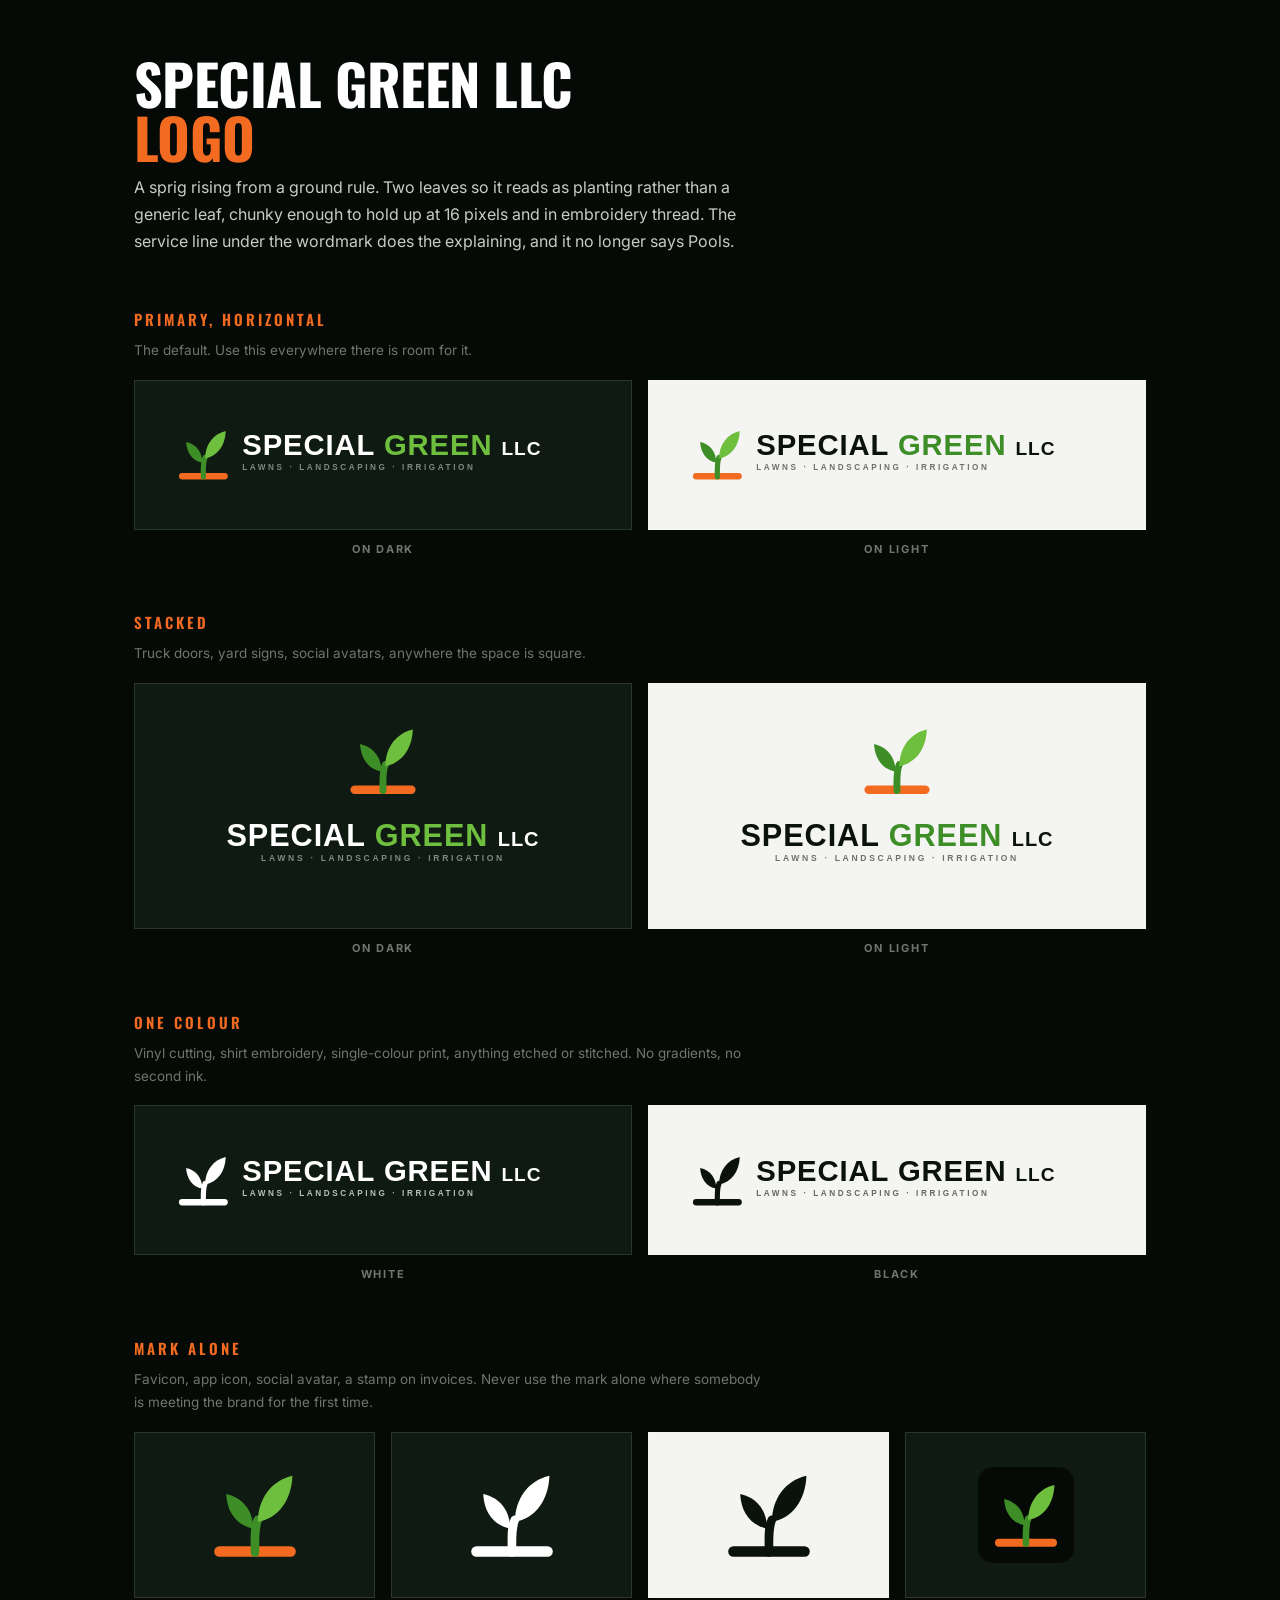
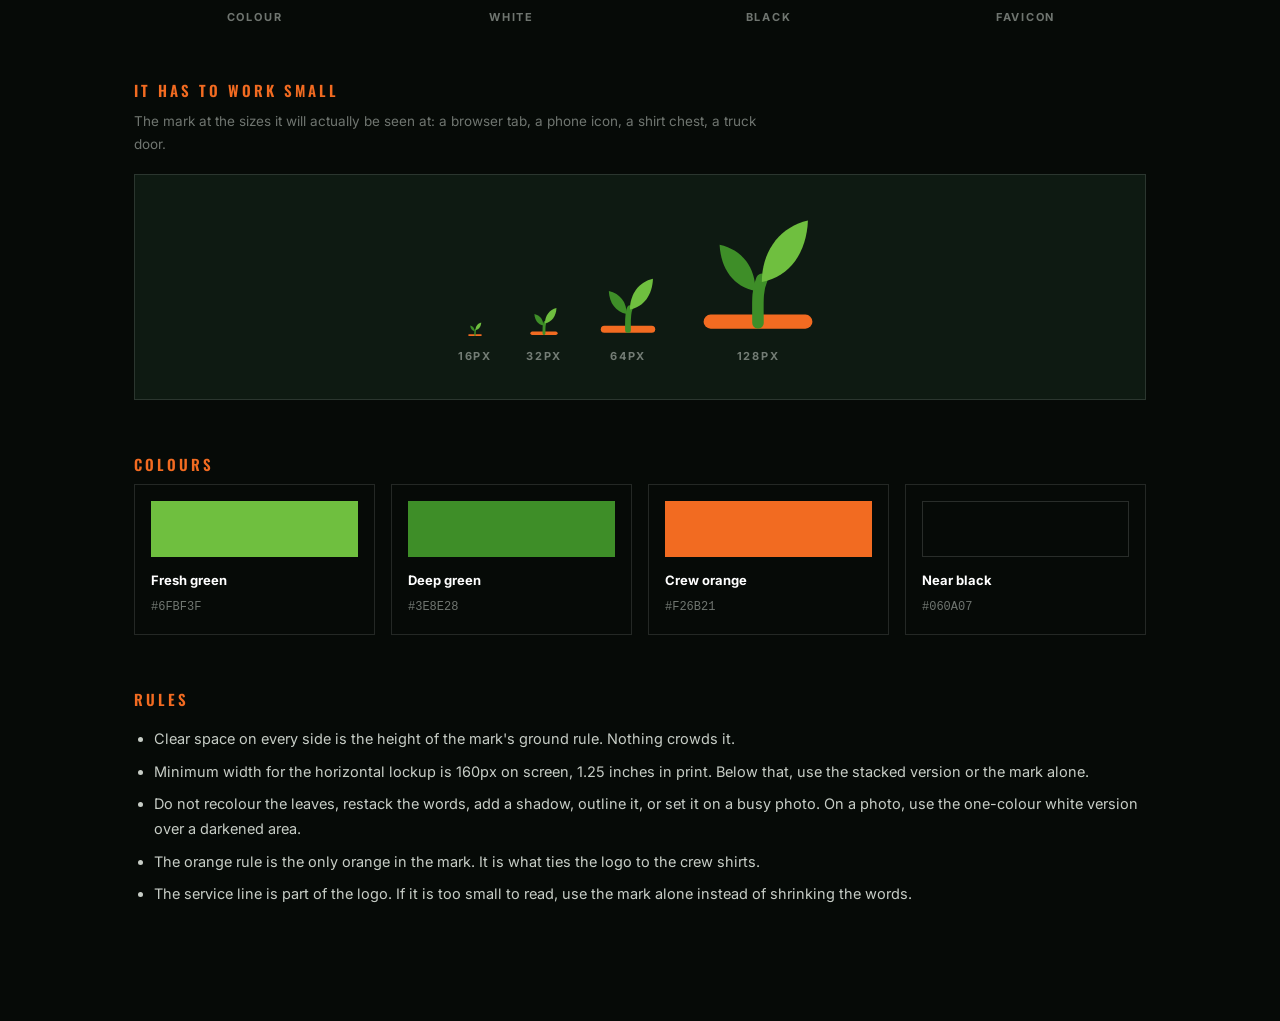
==== brand/logo-sheet.html @ 3ee07f9b "New logo, and it stops advertising a service the company does not sell The old lockup read "Lawns, L" ====
<!doctype html>
<html lang="en"><head><meta charset="utf-8"/>
<meta name="viewport" content="width=device-width,initial-scale=1"/>
<title>Special Green LLC — Logo</title>
<link href="https://fonts.googleapis.com/css2?family=Oswald:wght@500;600;700&family=Inter:wght@400;600;700&display=swap" rel="stylesheet"/>
<style>
:root{--bg:#060A07;--panel:#0E1A12;--line:rgba(255,255,255,.12);--ink:#fff;--soft:#C7CDC6;
      --faint:rgba(199,205,198,.55);--orange:#F26B21;--green:#6FBF3F;--paper:#F4F5F2;--dark-ink:#0B120C}
*{box-sizing:border-box}
body{margin:0;background:var(--bg);color:var(--ink);font:16px/1.7 Inter,-apple-system,"Segoe UI",Helvetica,Arial,sans-serif}
.wrap{max-width:1060px;margin:0 auto;padding:56px 24px 100px}
h1{font-family:Oswald,"Arial Narrow",Impact,sans-serif;font-size:clamp(32px,5vw,56px);text-transform:uppercase;
   letter-spacing:-.01em;line-height:.96;margin:0 0 10px}
h1 span{color:var(--orange)}
.sub{color:var(--soft);margin:0 0 46px;max-width:62ch}
h2{font-family:Oswald,"Arial Narrow",Impact,sans-serif;font-size:15px;letter-spacing:.2em;text-transform:uppercase;
   color:var(--orange);margin:52px 0 6px;font-weight:600}
.note{color:var(--faint);font-size:13.5px;margin:0 0 18px;max-width:70ch}
.panel{border:1px solid var(--line);padding:34px;display:flex;align-items:center;justify-content:center;min-height:150px}
.panel.dark{background:var(--panel)}
.panel.light{background:var(--paper)}
.panel img{max-width:100%;height:auto}
.grid2{display:grid;grid-template-columns:1fr 1fr;gap:16px}
.grid4{display:grid;grid-template-columns:repeat(4,1fr);gap:16px}
.cap{font-size:11px;font-weight:700;letter-spacing:.16em;text-transform:uppercase;color:var(--faint);margin:10px 0 0;text-align:center}
.sizes{display:flex;align-items:flex-end;gap:34px;flex-wrap:wrap}
.sizes figure{margin:0;text-align:center}
.sizes img{display:block;margin:0 auto}
.sw{display:grid;grid-template-columns:repeat(4,1fr);gap:16px}
.sw div{border:1px solid var(--line);padding:16px}
.sw i{display:block;height:56px;margin-bottom:12px}
.sw b{display:block;font-size:13px}
.sw code{font-size:12px;color:var(--faint);font-family:ui-monospace,SFMono-Regular,Menlo,monospace}
ul{color:var(--soft);font-size:14.5px;padding-left:20px}
li{margin-bottom:8px}
@media(max-width:760px){.grid2,.grid4,.sw{grid-template-columns:1fr 1fr}}
@media(max-width:460px){.grid4,.sw{grid-template-columns:1fr}}
</style></head><body>
<div class="wrap">
<h1>Special Green LLC<br><span>Logo</span></h1>
<p class="sub">A sprig rising from a ground rule. Two leaves so it reads as planting rather than a generic leaf, chunky enough to hold up at 16 pixels and in embroidery thread. The service line under the wordmark does the explaining, and it no longer says Pools.</p>

<h2>Primary, horizontal</h2>
<p class="note">The default. Use this everywhere there is room for it.</p>
<div class="grid2">
  <div><div class="panel dark"><img src="logo-horizontal-dark.svg" alt="Special Green LLC on dark"/></div><p class="cap">On dark</p></div>
  <div><div class="panel light"><img src="logo-horizontal-light.svg" alt="Special Green LLC on light"/></div><p class="cap">On light</p></div>
</div>

<h2>Stacked</h2>
<p class="note">Truck doors, yard signs, social avatars, anywhere the space is square.</p>
<div class="grid2">
  <div><div class="panel dark"><img src="logo-stacked-dark.svg" alt="Stacked on dark" style="max-width:330px"/></div><p class="cap">On dark</p></div>
  <div><div class="panel light"><img src="logo-stacked-light.svg" alt="Stacked on light" style="max-width:330px"/></div><p class="cap">On light</p></div>
</div>

<h2>One colour</h2>
<p class="note">Vinyl cutting, shirt embroidery, single-colour print, anything etched or stitched. No gradients, no second ink.</p>
<div class="grid2">
  <div><div class="panel dark"><img src="logo-onecolor-white.svg" alt="White one colour"/></div><p class="cap">White</p></div>
  <div><div class="panel light"><img src="logo-onecolor-black.svg" alt="Black one colour"/></div><p class="cap">Black</p></div>
</div>

<h2>Mark alone</h2>
<p class="note">Favicon, app icon, social avatar, a stamp on invoices. Never use the mark alone where somebody is meeting the brand for the first time.</p>
<div class="grid4">
  <div><div class="panel dark"><img src="mark.svg" alt="Mark" style="max-width:96px"/></div><p class="cap">Colour</p></div>
  <div><div class="panel dark"><img src="mark-white.svg" alt="Mark white" style="max-width:96px"/></div><p class="cap">White</p></div>
  <div><div class="panel light"><img src="mark-black.svg" alt="Mark black" style="max-width:96px"/></div><p class="cap">Black</p></div>
  <div><div class="panel dark"><img src="favicon.svg" alt="Favicon" style="max-width:96px"/></div><p class="cap">Favicon</p></div>
</div>

<h2>It has to work small</h2>
<p class="note">The mark at the sizes it will actually be seen at: a browser tab, a phone icon, a shirt chest, a truck door.</p>
<div class="panel dark sizes">
  <figure><img src="mark.svg" width="16" height="16" alt=""/><p class="cap">16px</p></figure>
  <figure><img src="mark.svg" width="32" height="32" alt=""/><p class="cap">32px</p></figure>
  <figure><img src="mark.svg" width="64" height="64" alt=""/><p class="cap">64px</p></figure>
  <figure><img src="mark.svg" width="128" height="128" alt=""/><p class="cap">128px</p></figure>
</div>

<h2>Colours</h2>
<div class="sw">
  <div><i style="background:#6FBF3F"></i><b>Fresh green</b><code>#6FBF3F</code></div>
  <div><i style="background:#3E8E28"></i><b>Deep green</b><code>#3E8E28</code></div>
  <div><i style="background:#F26B21"></i><b>Crew orange</b><code>#F26B21</code></div>
  <div><i style="background:#060A07;border:1px solid rgba(255,255,255,.14)"></i><b>Near black</b><code>#060A07</code></div>
</div>

<h2>Rules</h2>
<ul>
  <li>Clear space on every side is the height of the mark's ground rule. Nothing crowds it.</li>
  <li>Minimum width for the horizontal lockup is 160px on screen, 1.25 inches in print. Below that, use the stacked version or the mark alone.</li>
  <li>Do not recolour the leaves, restack the words, add a shadow, outline it, or set it on a busy photo. On a photo, use the one-colour white version over a darkened area.</li>
  <li>The orange rule is the only orange in the mark. It is what ties the logo to the crew shirts.</li>
  <li>The service line is part of the logo. If it is too small to read, use the mark alone instead of shrinking the words.</li>
</ul>
</div></body></html>
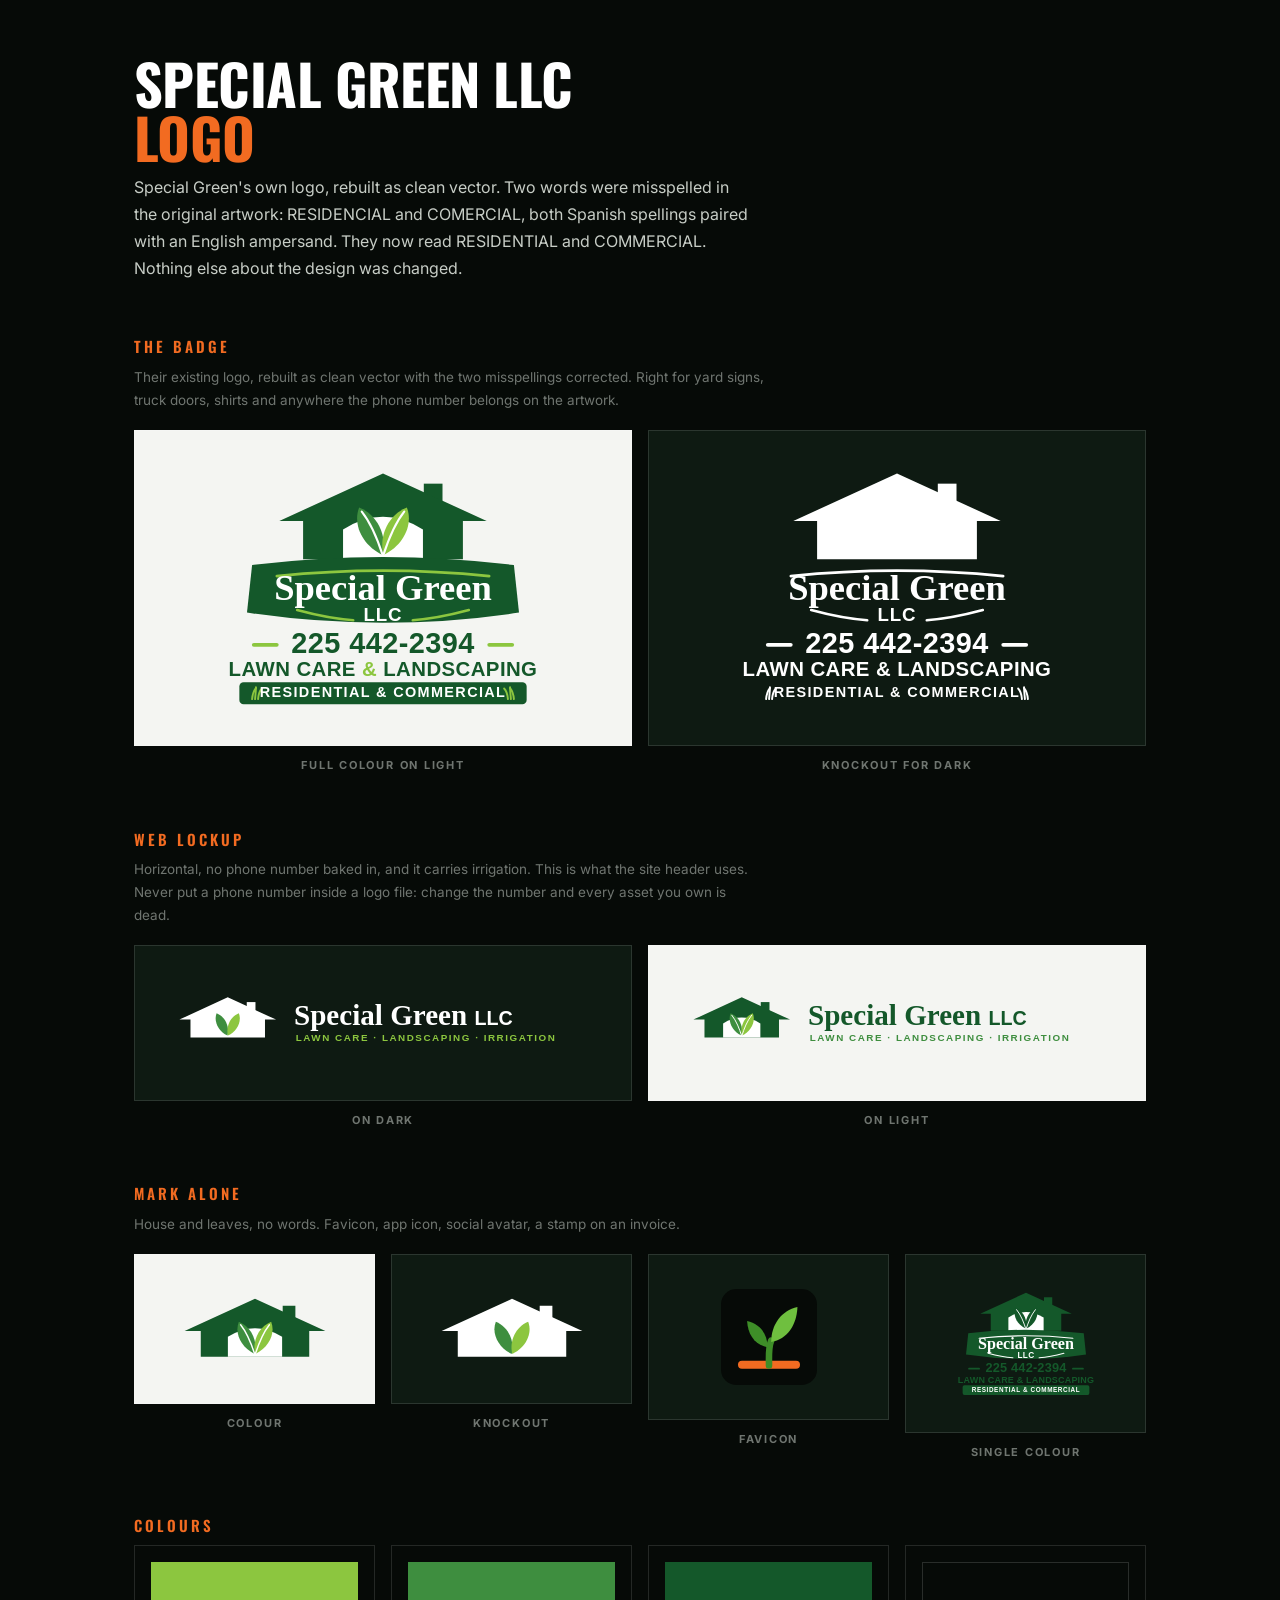
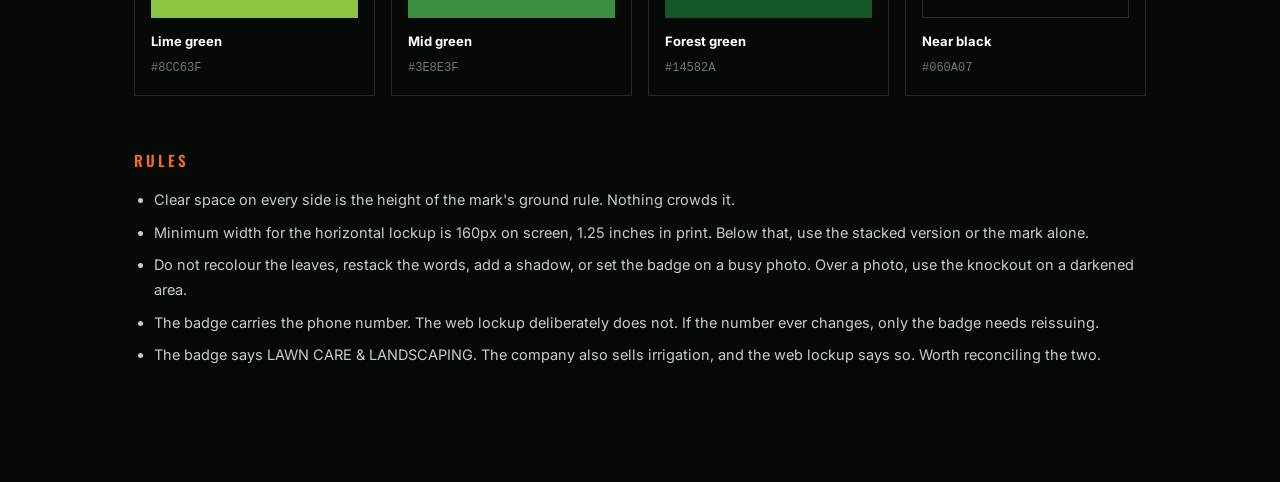
==== commit a0e4fefc: "Rebuild Special Green's own logo as vector and fix the two misspellings The artwork read RESIDENCIAL" ====
--- a/brand/logo-sheet.html
+++ b/brand/logo-sheet.html
@@ -38,52 +38,36 @@
 </style></head><body>
 <div class="wrap">
 <h1>Special Green LLC<br><span>Logo</span></h1>
-<p class="sub">A sprig rising from a ground rule. Two leaves so it reads as planting rather than a generic leaf, chunky enough to hold up at 16 pixels and in embroidery thread. The service line under the wordmark does the explaining, and it no longer says Pools.</p>
+<p class="sub">Special Green's own logo, rebuilt as clean vector. Two words were misspelled in the original artwork: RESIDENCIAL and COMERCIAL, both Spanish spellings paired with an English ampersand. They now read RESIDENTIAL and COMMERCIAL. Nothing else about the design was changed.</p>
 
-<h2>Primary, horizontal</h2>
-<p class="note">The default. Use this everywhere there is room for it.</p>
+<h2>The badge</h2>
+<p class="note">Their existing logo, rebuilt as clean vector with the two misspellings corrected. Right for yard signs, truck doors, shirts and anywhere the phone number belongs on the artwork.</p>
 <div class="grid2">
-  <div><div class="panel dark"><img src="logo-horizontal-dark.svg" alt="Special Green LLC on dark"/></div><p class="cap">On dark</p></div>
-  <div><div class="panel light"><img src="logo-horizontal-light.svg" alt="Special Green LLC on light"/></div><p class="cap">On light</p></div>
+  <div><div class="panel light"><img src="badge-color.svg" alt="Badge, full colour" style="max-width:340px"/></div><p class="cap">Full colour on light</p></div>
+  <div><div class="panel dark"><img src="badge-white.svg" alt="Badge, knockout" style="max-width:340px"/></div><p class="cap">Knockout for dark</p></div>
 </div>
 
-<h2>Stacked</h2>
-<p class="note">Truck doors, yard signs, social avatars, anywhere the space is square.</p>
+<h2>Web lockup</h2>
+<p class="note">Horizontal, no phone number baked in, and it carries irrigation. This is what the site header uses. Never put a phone number inside a logo file: change the number and every asset you own is dead.</p>
 <div class="grid2">
-  <div><div class="panel dark"><img src="logo-stacked-dark.svg" alt="Stacked on dark" style="max-width:330px"/></div><p class="cap">On dark</p></div>
-  <div><div class="panel light"><img src="logo-stacked-light.svg" alt="Stacked on light" style="max-width:330px"/></div><p class="cap">On light</p></div>
-</div>
-
-<h2>One colour</h2>
-<p class="note">Vinyl cutting, shirt embroidery, single-colour print, anything etched or stitched. No gradients, no second ink.</p>
-<div class="grid2">
-  <div><div class="panel dark"><img src="logo-onecolor-white.svg" alt="White one colour"/></div><p class="cap">White</p></div>
-  <div><div class="panel light"><img src="logo-onecolor-black.svg" alt="Black one colour"/></div><p class="cap">Black</p></div>
+  <div><div class="panel dark"><img src="web-horizontal-dark.svg" alt="Web lockup on dark"/></div><p class="cap">On dark</p></div>
+  <div><div class="panel light"><img src="web-horizontal-light.svg" alt="Web lockup on light"/></div><p class="cap">On light</p></div>
 </div>
 
 <h2>Mark alone</h2>
-<p class="note">Favicon, app icon, social avatar, a stamp on invoices. Never use the mark alone where somebody is meeting the brand for the first time.</p>
+<p class="note">House and leaves, no words. Favicon, app icon, social avatar, a stamp on an invoice.</p>
 <div class="grid4">
-  <div><div class="panel dark"><img src="mark.svg" alt="Mark" style="max-width:96px"/></div><p class="cap">Colour</p></div>
-  <div><div class="panel dark"><img src="mark-white.svg" alt="Mark white" style="max-width:96px"/></div><p class="cap">White</p></div>
-  <div><div class="panel light"><img src="mark-black.svg" alt="Mark black" style="max-width:96px"/></div><p class="cap">Black</p></div>
+  <div><div class="panel light"><img src="mark-color.svg" alt="Mark" style="max-width:150px"/></div><p class="cap">Colour</p></div>
+  <div><div class="panel dark"><img src="mark-knockout.svg" alt="Mark knockout" style="max-width:150px"/></div><p class="cap">Knockout</p></div>
   <div><div class="panel dark"><img src="favicon.svg" alt="Favicon" style="max-width:96px"/></div><p class="cap">Favicon</p></div>
-</div>
-
-<h2>It has to work small</h2>
-<p class="note">The mark at the sizes it will actually be seen at: a browser tab, a phone icon, a shirt chest, a truck door.</p>
-<div class="panel dark sizes">
-  <figure><img src="mark.svg" width="16" height="16" alt=""/><p class="cap">16px</p></figure>
-  <figure><img src="mark.svg" width="32" height="32" alt=""/><p class="cap">32px</p></figure>
-  <figure><img src="mark.svg" width="64" height="64" alt=""/><p class="cap">64px</p></figure>
-  <figure><img src="mark.svg" width="128" height="128" alt=""/><p class="cap">128px</p></figure>
+  <div><div class="panel dark"><img src="badge-onecolor-dark.svg" alt="Single colour" style="max-width:150px"/></div><p class="cap">Single colour</p></div>
 </div>
 
 <h2>Colours</h2>
 <div class="sw">
-  <div><i style="background:#6FBF3F"></i><b>Fresh green</b><code>#6FBF3F</code></div>
-  <div><i style="background:#3E8E28"></i><b>Deep green</b><code>#3E8E28</code></div>
-  <div><i style="background:#F26B21"></i><b>Crew orange</b><code>#F26B21</code></div>
+  <div><i style="background:#8CC63F"></i><b>Lime green</b><code>#8CC63F</code></div>
+  <div><i style="background:#3E8E3F"></i><b>Mid green</b><code>#3E8E3F</code></div>
+  <div><i style="background:#14582A"></i><b>Forest green</b><code>#14582A</code></div>
   <div><i style="background:#060A07;border:1px solid rgba(255,255,255,.14)"></i><b>Near black</b><code>#060A07</code></div>
 </div>
 
@@ -91,8 +75,8 @@
 <ul>
   <li>Clear space on every side is the height of the mark's ground rule. Nothing crowds it.</li>
   <li>Minimum width for the horizontal lockup is 160px on screen, 1.25 inches in print. Below that, use the stacked version or the mark alone.</li>
-  <li>Do not recolour the leaves, restack the words, add a shadow, outline it, or set it on a busy photo. On a photo, use the one-colour white version over a darkened area.</li>
-  <li>The orange rule is the only orange in the mark. It is what ties the logo to the crew shirts.</li>
-  <li>The service line is part of the logo. If it is too small to read, use the mark alone instead of shrinking the words.</li>
+  <li>Do not recolour the leaves, restack the words, add a shadow, or set the badge on a busy photo. Over a photo, use the knockout on a darkened area.</li>
+  <li>The badge carries the phone number. The web lockup deliberately does not. If the number ever changes, only the badge needs reissuing.</li>
+  <li>The badge says LAWN CARE &amp; LANDSCAPING. The company also sells irrigation, and the web lockup says so. Worth reconciling the two.</li>
 </ul>
 </div></body></html>
